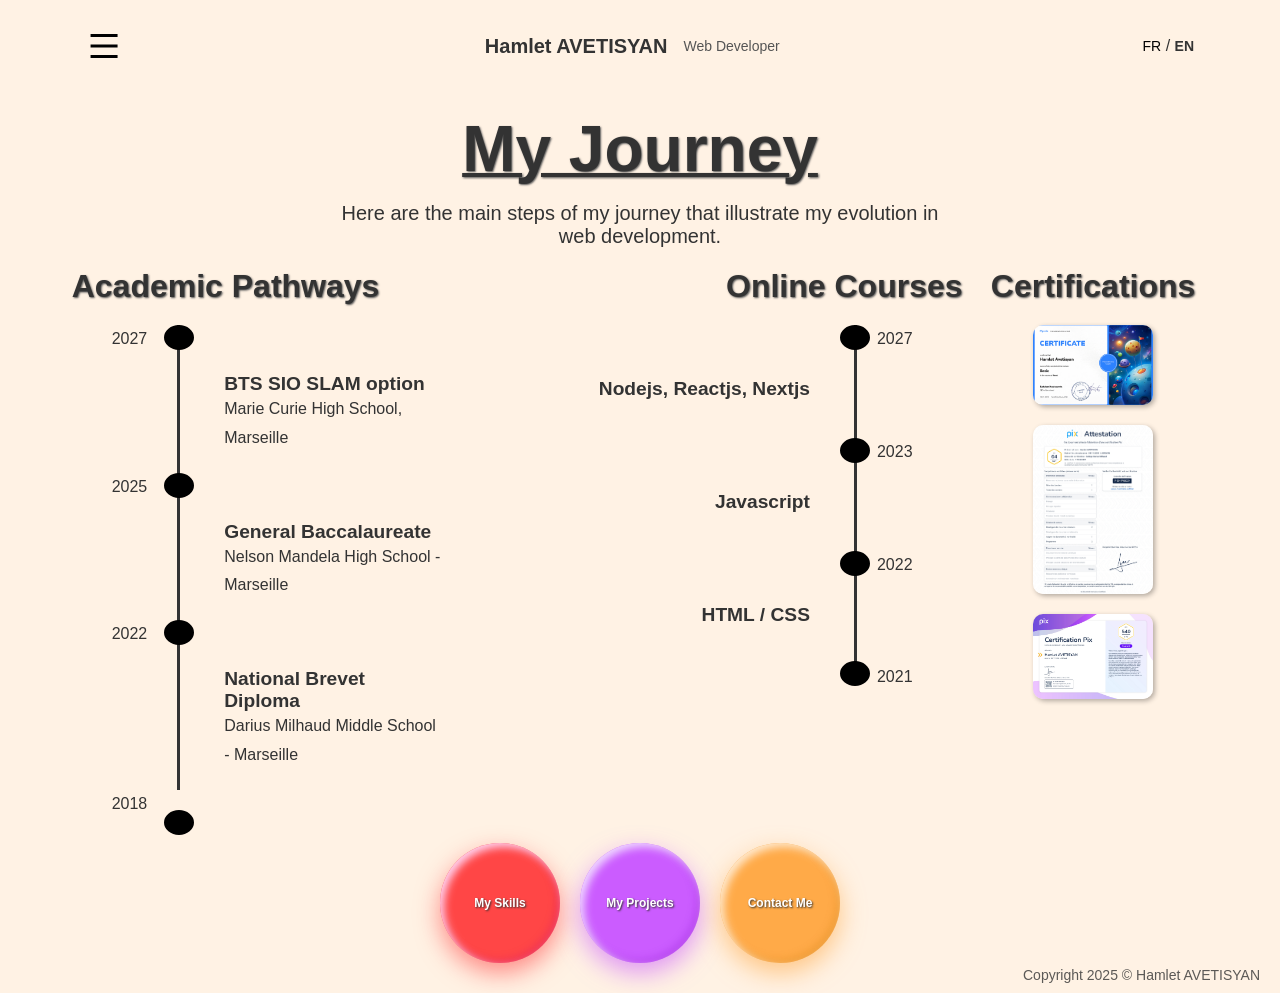
==== Pages/EN/career_en.html @ 2f83c938 "premier commit" ====
<!DOCTYPE html>
<html lang="en">
<head>
    <meta charset="UTF-8">
    <link rel="icon" href="../../Public/logo.png" type="image/png">
    <meta name="viewport" content="width=device-width, initial-scale=1.0">
    <link rel="stylesheet" href="../../Styles/career.css">
    <link rel="stylesheet" href="../../Styles/global.css">
    <link rel="stylesheet" href="../../Styles/navbar.css">
    <link rel="stylesheet" href="../../Styles/buttons.css">
    <title>My Journey</title>
</head>
<body>
    <nav>
    <img class="menu" src="../../Public/small-icons/menu-line.png" alt="menu">
        <div class="profile">
            <h3>Hamlet AVETISYAN</h3>
            <p>Web Developer</p>
        </div>
        <ul class="nav-links">
            <li><a href="./index_en.html">Who am I?</a></li>
            <li class="selected"><a href="./career_en.html">My Journey</a></li>
            <li><a href="./skils_en.html">My Skills</a></li>
            <li><a href="./projects_en.html">My Projects</a></li>
            <li><a href="./contact_en.html">Contact Me</a></li>
        </ul>
        <div class="lang" >
            <a href="../FR/career_fr.html">FR</a> / <a href="./career_en.html"><b>EN</b></a>
        </div>
    </nav>
    <main>
        <div class="main-header">
            <h1 class="title">My Journey</h1>
            <p class="text">Here are the main steps of my journey that illustrate my evolution in web development.</p>            
        </div>
        <div class="main-container">
            <div class="career-content">
                <div class="academic-pathways">
                    <h2 class="subtitle">Academic Pathways</h2>
                    <div class="timeline">
                        <div class="timeline-component">
                            <div class="timeline-date timeline-date-right">2027</div>
                        </div>
                        <div class="timeline-middle">
                            <div class="timeline-point"></div>
                        </div>
                        <div class="timeline-component timeline-component-bg">
                            <h3 class="timeline-title">BTS SIO SLAM option</h3>
                            <p class="timeline-paragraph">Marie Curie High School, Marseille</p>
                        </div>
                        <div class="timeline-component">
                            <div class="timeline-date timeline-date-right">2025</div>
                        </div>
                        <div class="timeline-middle">
                            <div class="timeline-point"></div>
                        </div>
                        <div class="timeline-component timeline-component-bg">
                            <h3 class="timeline-title">General Baccalaureate</h3>
                            <p class="timeline-paragraph">Nelson Mandela High School - Marseille</p>
                        </div>
                        <div class="timeline-component">
                            <div class="timeline-date timeline-date-right">2022</div>
                        </div>
                        <div class="timeline-middle">
                            <div class="timeline-point"></div>
                            <div class="timeline-point timeline-point-bottom"></div>
                        </div>
                        <div class="timeline-component timeline-component-bg">
                            <h3 class="timeline-title">National Brevet Diploma</h3>
                            <p class="timeline-paragraph">Darius Milhaud Middle School - Marseille </p>
                        </div>
                        <div class="timeline-component">
                            <div class="timeline-date timeline-date-right">2018</div>
                        </div>
                    </div>
                </div>                       
                <div class="online-courses">
                    <h2 class="subtitle">Online Courses</h2>
                    <div class="timeline">
                        <div class="timeline-component timeline-component-bg">
                            <h3 class="timeline-title">Nodejs, Reactjs, Nextjs</h3>
                        </div>
                        <div class="timeline-middle">
                            <div class="timeline-point"></div>
                        </div>
                        <div class="timeline-component">
                            <div class="timeline-date timeline-date-right">2027</div>
                        </div>
                        <div class="timeline-component timeline-component-bg">
                            <h3 class="timeline-title">Javascript</h3>
                        </div>
                        <div class="timeline-middle">
                            <div class="timeline-point"></div>
                        </div>
                        <div class="timeline-component">
                            <div class="timeline-date timeline-date-right">2023</div>
                        </div>
                        <div class="timeline-component timeline-component-bg">
                            <h3 class="timeline-title">HTML / CSS</h3>
                        </div>
                        <div class="timeline-middle">
                            <div class="timeline-point"></div>
                            <div class="timeline-point timeline-point-bottom"></div>
                        </div>
                        <div class="timeline-component">
                            <div class="timeline-date timeline-date-right">2022</div>
                        </div>
                        <div class="timeline-component timeline-component-bg"></div>
                        <div></div>
                        <div class="timeline-component">
                            <div class="timeline-date timeline-date-right">2021</div>
                        </div>
                    </div>
                </div>
                <div class="certifications">
                    <h2 class="subtitle">Certifications</h2>
                    <div class="certif-images">
                        <img src="../../Public/certifs/certificate_react.png" alt="React Certifications">
                        <img src="../../Public/certifs/certification-pix-20220517_page-0001.jpg" alt="PIX Certifications 1">
                        <img src="../../Public/certifs/certification-pix-20250122_page-0001.jpg" alt="PIX Certifications 2">
                    </div>
                </div>
            </div>
            <div class="buttons">
                <a href="./skils_en.html" class="skills-button"><button>My Skills</button></a>
                <a href="./projects_en.html" class="projects-button"><button>My Projects</button></a>
                <a href="./contact_en.html" class="contact-button"><button>Contact Me</button></a>
            </div>            
        </div>
        <p class="copyright">Copyright 2025 © Hamlet AVETISYAN</p>
    </main>
</body>
    <script>
        const menu = document.querySelector(".menu")
        const navLinks = document.querySelector(".nav-links")
        menu.addEventListener('click',()=>{
            navLinks.classList.toggle('mobile-menu');
            if(navLinks.classList.contains('mobile-menu')){
                menu.src = "../../Public/small-icons/close-large-line.png";
            }else{
                menu.src = "../../Public/small-icons/menu-line.png";
            }
        })
    </script>
</html>
---- Styles/career.css ----
/* Global Styles */
* {
    box-sizing: border-box;
    margin: 0;
    padding: 0;
    font-family: Arial, sans-serif;
}

body {
    background: #FFF2E4;
    position: relative;
}

.main-header {
    text-align: center;
    margin: 20px auto 20px auto;
    max-width: 600px;
    animation-duration: 1.5s;
    animation-name: viewFromLeftToRight;
}

/* Le grand timeline pour le parcours scolaire */
.academic-pathways {
    width: 38%;
    animation-name: viewFromLeftToRight;
    animation-duration: 1.5s;
}

.academic-pathways .timeline {
    margin: 0 auto;
    max-width: 650px;
    padding: 20px;
    padding-bottom: 0;
    display: grid;
    grid-template-columns: 1fr 3px 8fr;
}

.academic-pathways .timeline-component {
    margin: 0 20px 20px 20px;
}

.academic-pathways .timeline-component-bg {
    padding: 3em 1.5em 0em 1.5em;
}

.academic-pathways .timeline-component-bg-bottom {
    margin-bottom: 0;
}

.academic-pathways .timeline-date-right {
    padding: 5px 10px 0 0;
}

.academic-pathways .timeline-middle {
    position: relative;
    background: #333;
}

.academic-pathways .timeline-point {
    position: absolute;
    top: 0;
    left: 50%;
    transform: translateX(-50%);
    width: 30px;
    height: 25px;
    background: #000;
    border-radius: 50%;
    border: 3px solid #000;
}

.academic-pathways .timeline-title {
    font-size: 1.2em;
    margin: 0;
    font-weight: bold;
}

.academic-pathways .timeline-paragraph {
    line-height: 1.8em;
}

.academic-pathways .timeline-point-bottom {
    top: 118px;
    bottom: 0;
}

/* Le petit timeline pour les cours en ligne */
.online-courses {
    width: 38%;
    animation-name: viewFromRightToLeft;
    animation-duration: 1.5s;
}

.online-courses .timeline {
    margin: 0 auto;
    max-width: 650px;
    padding: 20px;
    display: grid;
    grid-template-columns: 8fr 3px 1fr;
}

.online-courses .timeline-component {
    margin: 0 20px 20px 20px;
}

.online-courses .timeline-component-bg {
    padding: 2.2em 1.5em 0em 1.5em;
}

.online-courses .timeline-component-bg-bottom {
    margin-bottom: 0;
}

.online-courses .timeline-date-right {
    text-align: left;
    padding: 5px 10px 0 0;
}

.online-courses .timeline-middle {
    position: relative;
    background: #333;
}

.online-courses .timeline-point {
    position: absolute;
    top: 0;
    left: 50%;
    transform: translateX(-50%);
    width: 30px;
    height: 25px;
    background: #000;
    border-radius: 50%;
    border: 3px solid #000;
}

.online-courses .timeline-title {
    text-align: right;
    font-size: 1.2em;
    line-height: 3em;
    margin: 0;
    font-weight: bold;
}

.online-courses .timeline-paragraph {
    line-height: 1.8em;
    text-align: right;
}

.online-courses .timeline-point-bottom {
    top: 110px;
    bottom: 0;
}

.main-container {
    display: flex;
    flex-direction: column;
    align-items: center;
    width: 90%;
    margin: 0 auto;
    padding: 0 0 30px 0;
}

.career-content {
    display: flex;
    flex-direction: row;
    justify-content: space-around;
    width: 100%;
}

.online-courses .subtitle {
    text-align: right;
}

.certifications {
    width: 20%;
    animation-name: viewFromRightToLeft;
    animation-duration: 1.5s;
}

.certifications .subtitle {
    text-align: center;
    margin-bottom: 20px;
}

.certif-images {
    display: flex;
    flex-direction: column;
    justify-content: space-evenly;
    align-items: center;
    gap: 20px;
}

.certif-images img {
    box-shadow: 2px 2px 5px rgba(0,0,0,0.3);
    border-radius: 10px;
    width: 120px;
}

.buttons {
    display: flex;
    justify-content: center;
    align-items: flex-start;
    max-width: 400px;
    margin-top: 10px;
    animation-name: viewFromLeftToRight;
    animation-duration: 1.5s;
    flex-wrap: wrap;
    gap: 20px;
}

/* Animations */
@keyframes viewFromRightToLeft {
    from {
        opacity: 0;
        transform: translateX(10px);
    }
    to {
        opacity: 1;
        transform: translateX(0);
    }
}

@keyframes viewFromLeftToRight {
    from {
        opacity: 0;
        transform: translateX(-10px);
    }
    to {
        opacity: 1;
        transform: translateX(0);
    }
}

/* Responsive */
@media screen and (max-width: 1350px) {
    .academic-pathways .timeline-point-bottom {
        top: 190px;
        bottom: 0;
    }
}

@media screen and (max-width: 1050px) {
    .career-content {
        flex-direction: column;
        align-items: center;
    }
    .academic-pathways {
        width: 300px;
    }
    .academic-pathways .timeline-point-bottom {
        top: 220px;
        bottom: 0;
    }
    .online-courses {
        width: 300px;
    }
    .online-courses .timeline-title {
        font-size: 16px;
    }
    .online-courses .timeline-point-bottom {
        top: 90px;
        bottom: 0;
    }
    .online-courses .timeline-component-bg {
        padding: 2.2em 1.5em 0em 0em;
    }
    .certifications {
        width: 300px; 
    }
}
---- Styles/global.css ----
/* Global Styles */
* {
    box-sizing: border-box;
    margin: 0;
    padding: 0;
    font-family: Arial, sans-serif;
    color: #333;
}

body {
    background: #FFF2E4;
    position: relative;
    min-height: 100vh;
}

main {
    width: 100%;
}

.title {
    font-size: 64px;
    text-decoration: underline 4px #333;
    text-shadow: #555 1px 1px 2px;
}

.subtitle {
    font-size: 32px;
    text-shadow: #555 1px 1px 2px;
}
.text {
    font-size: 20px;
    margin-top: 16px;
}

.copyright {
  position: absolute;
  right: 20px;
  bottom: 10px;
  font-size: 14px;
  color: #333;
  opacity: 0.8;
  width: 100%;
  text-align: right;
  animation-name: viewFromRightToLeft;
  animation-duration: 0.5s;
}

/* Animations */
@keyframes viewFromRightToLeft {
    from {
        opacity: 0;
        transform: translateX(10px);
    }
    to {
        opacity: 1;
        transform: translateX(0);
    }
}

/* Responsive */
@media screen and (max-width: 380px) {
    .presentation-container img {
        width: 200px;
        height: 220px;
    }

    .title {
        font-size: 48px;
    }

    .subtitle {
        font-size: 26px;
    }
    .text {
        font-size: 18px;
    }
    .copyright {
        right: 0;
        text-align: center;
    }
}
---- Styles/navbar.css ----
/* Global Styles */
* {
    box-sizing: border-box;
    margin: 0;
    padding: 0;
    font-family: Arial, sans-serif;
    color: #333;
}

body {
    background: #FFF2E4;
}


/* Navigation Bar */
nav {
    display: flex;
    justify-content: space-between;
    align-items: center;
    padding: 28px 86px;
    width: 100%;
    animation-duration: 0.5s;
    animation-name: viewFromTopToBottom;
    transition: 0.3s ease;
}

nav .menu {
    display: none;
    width: 36px;
    z-index: 20;
}

.profile {
    display: flex;
    align-items: center;
    gap: 16px;
}

.profile h3 {
    font-size: 20px;
}

.profile p {
    font-size: 14px;
    color: #555;
}

.nav-links {
    display: flex;
    justify-content: center;
    gap: 16px;
    transition: all 1s ease;

}

.nav-links li {
    list-style: none;
}

.nav-links a {
    text-decoration: none;
    color: #000;
    font-size: 16px;
    font-weight: 700;
    position: relative;
    transition: color 0.3s ease;
}

.nav-links a::after{
    content: '';
    position: absolute;
    left: 0;
    bottom: -3px;
    width: 0;
    height: 2px;
    background-color: #F27D00;
    transition: width 0.5s ease;
}

.nav-links a:hover {
    color: #F27D00;
}

.nav-links a:hover::after {
    width: 100%;
}

.nav-links .selected {
    border-bottom: 2px solid #F27D00;
}

.lang a {
    text-decoration: none;
    color: #000;
    font-size: 14px;
}

/* Animations */
@keyframes viewFromTopToBottom {
    from {
        opacity: 0;
        transform: translateY(-100px);
    }
    to {
        opacity: 1;
        transform: translateY(0);
    }
}

@media screen and (max-width: 1300px) {
    nav .menu {
        cursor: pointer;
        display: block;
    }

    .nav-links {
        display: none;
        position: absolute;
        top: 0;
        left: 0;
        z-index: 10;
        background: #fff2e455;
        backdrop-filter: blur(10px);
        width: 100%;
        height: 100vh;
        flex-direction: column;
        align-items: center;
        gap: 50px;  
        transition: all 0.3s ease;
        transform: translateX(100vw);
    }

    .nav-links.mobile-menu {
        display: flex;
        transition: all 0.3s ease;
        transform: translateX(0);
    }

    .nav-links li a{
        font-size: 25px;
    }
}

/* Responsive */
@media screen and (max-width: 900px) {
    .profile {
        flex-direction: column;
        gap: 5px;
    }
}

@media screen and (max-width: 500px) {

    nav {
        padding: 20px 10px;
    }

    .profile h3 {
        font-size: 16px;
    }

    .profile p {
        font-size: 10px;
    }
}
---- Styles/buttons.css ----
/* Parcours */
.career-button button {
    background: #5CC9FF;
    box-shadow: 0 10px 24px #5CC9FF99,
                inset 4px 4px 8px #caedff,
                inset -3px -3px 8px #0073ac5c;
    animation: levitatingButton_1 5s ease-in-out infinite;
}

/* Compétences */
.skills-button button {
    background: #FF4646;
    box-shadow: 0 10px 24px #FF464699,
                inset 4px 4px 8px #ffd2ee,
                inset -3px -3px 8px #c3007c43;
    animation: levitatingButton_2 5.5s ease-in-out infinite;
}

/* Projets */
.projects-button button {
    background: #CB5CFF;
    box-shadow: 0 10px 24px #CB5CFF99,
                inset 4px 4px 8px #f0d8ff,
                inset -3px -3px 8px #7c00c342;
    animation: levitatingButton_3 6s ease-in-out infinite;
}

/* Contact */
.contact-button button {
    background: #FFAA48;
    box-shadow: 0 10px 24px #FFAA4899,
                inset 4px 4px 8px #ffe9cd,
                inset -3px -3px 8px #c774004a;
    animation: levitatingButton_4 6.5s ease-in-out infinite;
}

.buttons a button {
    width: 120px;
    height: 120px;
    color: #fff;
    font-size: 12px;
    text-shadow: 1px 1px 2px #333;
    font-weight: bold;
    border: none;
    border-radius: 100px;
    cursor: pointer;
    transition: transform 0.2s ease, box-shadow 0.3s ease;
}

.buttons a:nth-child(1) button { animation-delay: 0s; }
.buttons a:nth-child(2) button { animation-delay: 1s; }
.buttons a:nth-child(3) button { animation-delay: 2s; }
.buttons a:nth-child(4) button { animation-delay: 3s; }

.buttons a:hover button {
    transition: 0.5s;
}

.career-button button { 
    background: #5CC9FF;
}

.skills-button button {
    background: #FF4646;
}

.projects-button button {
    background: #CB5CFF;
}

.contact-button button {
    background: #FFAA48;
}


.career-button button:hover { 
    background: #42b1e9;
}

.skills-button button:hover {
    background: #ca3838;
}

.projects-button button:hover {
    background: #a14ac9;
}

.contact-button button:hover {
    background: #d18a3a;
}


/* Animation */
@keyframes levitatingButtons {
    0% {
        transform: translate(0px, 0px);
        box-shadow: 2px 2px 5px rgba(0,0,0,0.3);
    }
    25% {
        transform: translate(4px, -4px);
        box-shadow: 1px 3px 7px rgba(0,0,0,0.25);
    }
    50% {
        transform: translate(0px, -5px);
        box-shadow: 3px 4px 9px rgba(0,0,0,0.2);
    }
    75% {
        transform: translate(-4px, -4px);
        box-shadow: 2px 3px 7px rgba(0,0,0,0.25);
    }
    100% {
        transform: translate(0px, 0px);
        box-shadow: 2px 2px 5px rgba(0,0,0,0.3);
    }
}

@keyframes levitatingButton_1 {
    0%   { transform: translate(0, 0); }
    25%  { transform: translate(3px, -5px) }
    50%  { transform: translate(-2px, -3px) }
    75%  { transform: translate(2px, 3px) }
    100% { transform: translate(0, 0); }
}

@keyframes levitatingButton_2 {
    0%   { transform: translate(0, 0); }
    25%  { transform: translate(-4px, 3px) }
    50%  { transform: translate(2px, -5px) }
    75%  { transform: translate(3px, 2px) }
    100% { transform: translate(0, 0); }
}

@keyframes levitatingButton_3 {
    0%   { transform: translate(0, 0); }
    25%  { transform: translate(5px, -3px) }
    50%  { transform: translate(-2px, -6px) }
    75%  { transform: translate(-3px, 2px) }
    100% { transform: translate(0, 0); }
}

@keyframes levitatingButton_4 {
    0%   { transform: translate(0, 0); }
    25%  { transform: translate(3px, -3px) }
    50%  { transform: translate(-5px, -2px) }
    75%  { transform: translate(2px, 4px) }
    100% { transform: translate(0, 0); }
}
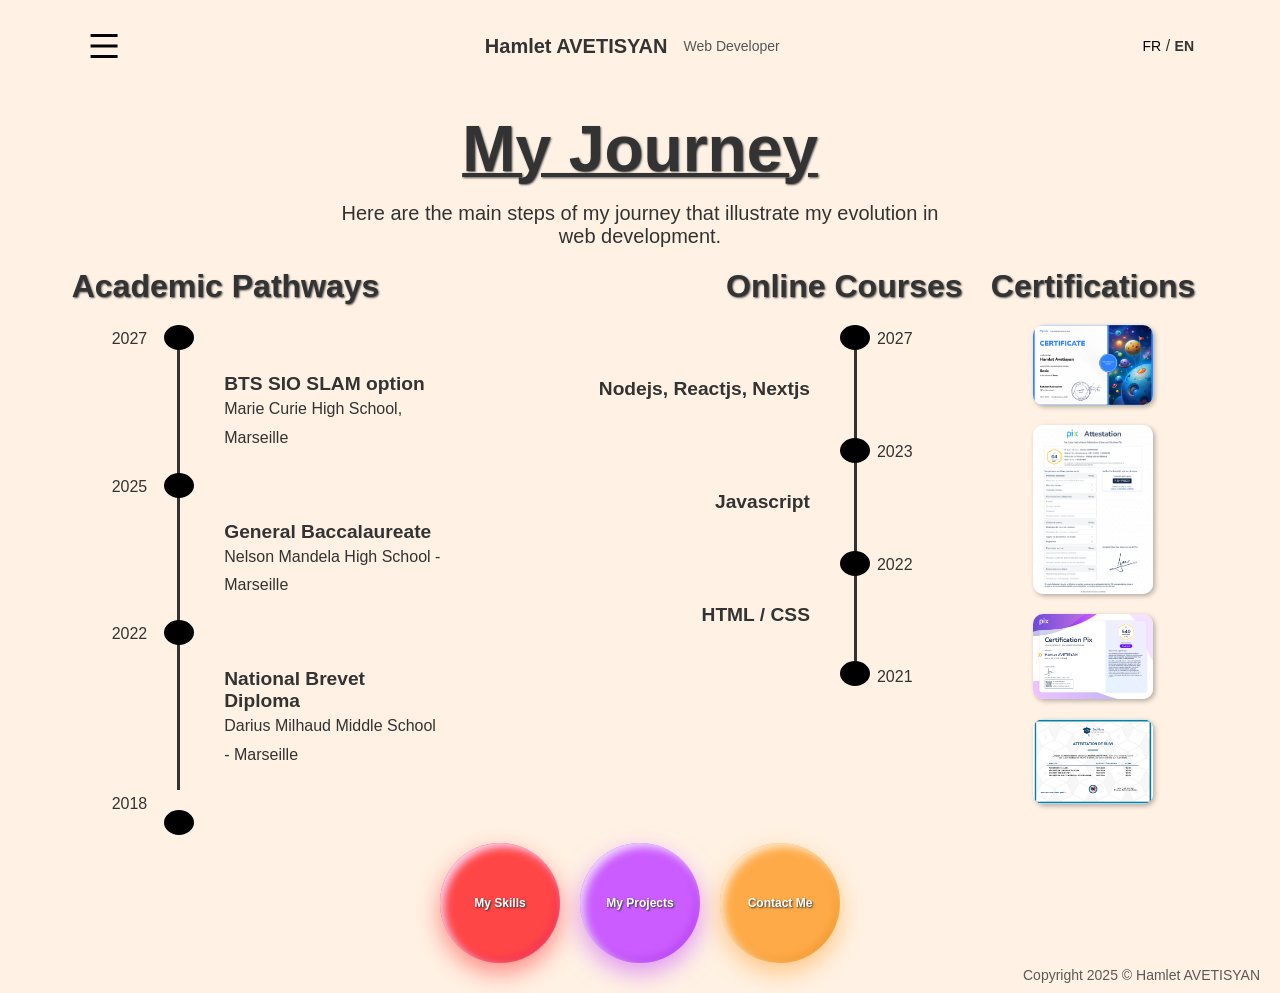
==== commit 7ec4b508: "sssssssss" ====
--- a/Pages/EN/career_en.html
+++ b/Pages/EN/career_en.html
@@ -118,6 +118,7 @@
                         <img src="../../Public/certifs/certificate_react.png" alt="React Certifications">
                         <img src="../../Public/certifs/certification-pix-20220517_page-0001.jpg" alt="PIX Certifications 1">
                         <img src="../../Public/certifs/certification-pix-20250122_page-0001.jpg" alt="PIX Certifications 2">
+                        <img src="../../Public/certifs/Attestation SecNumacadémie Hamlet AVETISYAN_page-0001.jpg" alt="SecNumacadémie Certification ANSSI">
                     </div>
                 </div>
             </div>
--- a/Styles/career.css
+++ b/Styles/career.css
@@ -183,7 +183,7 @@
 
 .certif-images {
     display: flex;
-    flex-direction: column;
+    flex-wrap: wrap;
     justify-content: space-evenly;
     align-items: center;
     gap: 20px;
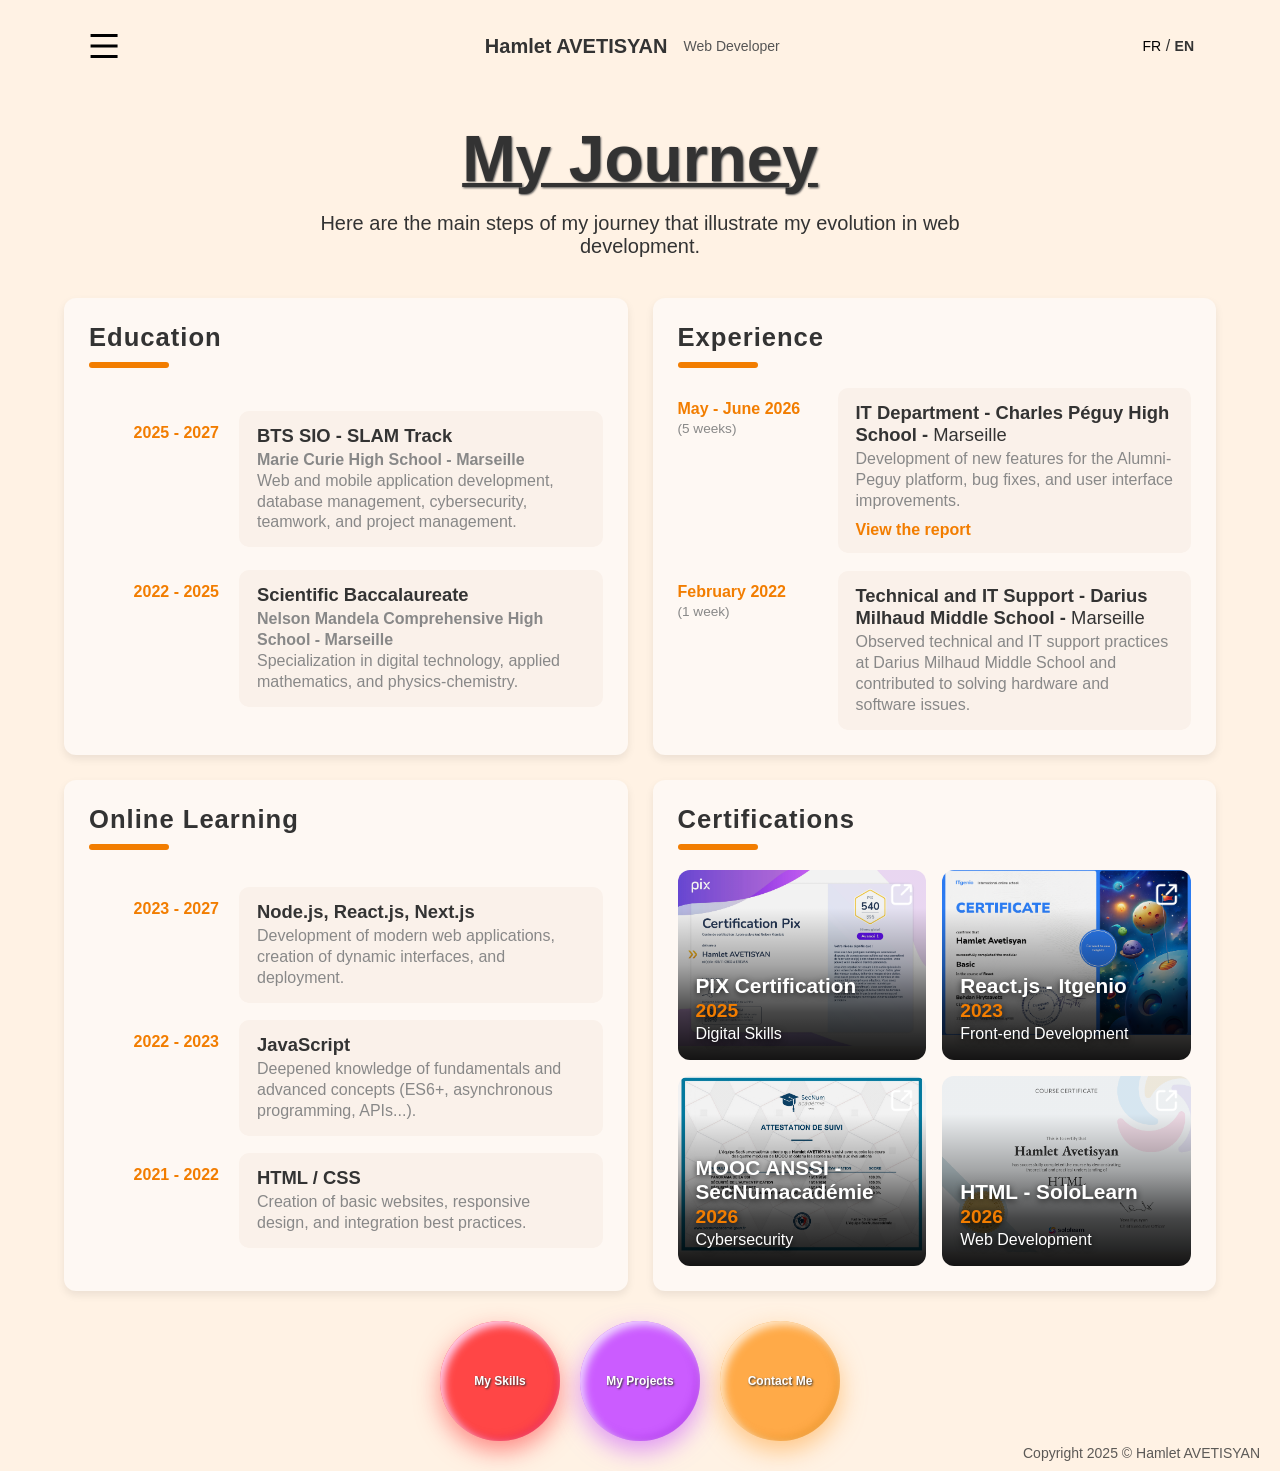
==== commit ae3cfaed: "Mise à jour de la page "Mon Parcours"" ====
--- a/Pages/EN/career_en.html
+++ b/Pages/EN/career_en.html
@@ -35,93 +35,158 @@
         </div>
         <div class="main-container">
             <div class="career-content">
-                <div class="academic-pathways">
-                    <h2 class="subtitle">Academic Pathways</h2>
-                    <div class="timeline">
-                        <div class="timeline-component">
-                            <div class="timeline-date timeline-date-right">2027</div>
-                        </div>
-                        <div class="timeline-middle">
-                            <div class="timeline-point"></div>
-                        </div>
-                        <div class="timeline-component timeline-component-bg">
-                            <h3 class="timeline-title">BTS SIO SLAM option</h3>
-                            <p class="timeline-paragraph">Marie Curie High School, Marseille</p>
-                        </div>
-                        <div class="timeline-component">
-                            <div class="timeline-date timeline-date-right">2025</div>
-                        </div>
-                        <div class="timeline-middle">
-                            <div class="timeline-point"></div>
-                        </div>
-                        <div class="timeline-component timeline-component-bg">
-                            <h3 class="timeline-title">General Baccalaureate</h3>
-                            <p class="timeline-paragraph">Nelson Mandela High School - Marseille</p>
-                        </div>
-                        <div class="timeline-component">
-                            <div class="timeline-date timeline-date-right">2022</div>
-                        </div>
-                        <div class="timeline-middle">
-                            <div class="timeline-point"></div>
-                            <div class="timeline-point timeline-point-bottom"></div>
-                        </div>
-                        <div class="timeline-component timeline-component-bg">
-                            <h3 class="timeline-title">National Brevet Diploma</h3>
-                            <p class="timeline-paragraph">Darius Milhaud Middle School - Marseille </p>
-                        </div>
-                        <div class="timeline-component">
-                            <div class="timeline-date timeline-date-right">2018</div>
-                        </div>
-                    </div>
-                </div>                       
-                <div class="online-courses">
-                    <h2 class="subtitle">Online Courses</h2>
-                    <div class="timeline">
-                        <div class="timeline-component timeline-component-bg">
-                            <h3 class="timeline-title">Nodejs, Reactjs, Nextjs</h3>
-                        </div>
-                        <div class="timeline-middle">
-                            <div class="timeline-point"></div>
-                        </div>
-                        <div class="timeline-component">
-                            <div class="timeline-date timeline-date-right">2027</div>
-                        </div>
-                        <div class="timeline-component timeline-component-bg">
-                            <h3 class="timeline-title">Javascript</h3>
-                        </div>
-                        <div class="timeline-middle">
-                            <div class="timeline-point"></div>
-                        </div>
-                        <div class="timeline-component">
-                            <div class="timeline-date timeline-date-right">2023</div>
-                        </div>
-                        <div class="timeline-component timeline-component-bg">
-                            <h3 class="timeline-title">HTML / CSS</h3>
-                        </div>
-                        <div class="timeline-middle">
-                            <div class="timeline-point"></div>
-                            <div class="timeline-point timeline-point-bottom"></div>
-                        </div>
-                        <div class="timeline-component">
-                            <div class="timeline-date timeline-date-right">2022</div>
-                        </div>
-                        <div class="timeline-component timeline-component-bg"></div>
-                        <div></div>
-                        <div class="timeline-component">
-                            <div class="timeline-date timeline-date-right">2021</div>
-                        </div>
-                    </div>
-                </div>
-                <div class="certifications">
-                    <h2 class="subtitle">Certifications</h2>
-                    <div class="certif-images">
-                        <img src="../../Public/certifs/certificate_react.png" alt="React Certifications">
-                        <img src="../../Public/certifs/certification-pix-20220517_page-0001.jpg" alt="PIX Certifications 1">
-                        <img src="../../Public/certifs/certification-pix-20250122_page-0001.jpg" alt="PIX Certifications 2">
-                        <img src="../../Public/certifs/Attestation SecNumacadémie Hamlet AVETISYAN_page-0001.jpg" alt="SecNumacadémie Certification ANSSI">
+                <!-- Education -->
+                <div class="card-container academic-pathways">
+                    <h1>Education</h1>
+                    <div class="line"></div>
+                    <div class="cards-body">
+                        <!-- BTS SIO SLAM -->
+                        <div class="card">
+                            <span class="card-date">2025 - 2027</span>
+                            <div class="card-content">
+                                <h2 class="card-title">BTS SIO - SLAM Track</h2>
+                                <h3 class="card-text">Marie Curie High School - Marseille</h3>
+                                <p class="card-text">Web and mobile application development, database management,
+                                    cybersecurity, teamwork, and project management.
+                                </p>
+                            </div>
+                        </div>
+
+                        <!-- Scientific Baccalaureate -->
+                        <div class="card">
+                            <span class="card-date">2022 - 2025</span>
+                            <div class="card-content">
+                                <h2 class="card-title">Scientific Baccalaureate</h2>
+                                <h3 class="card-text">Nelson Mandela Comprehensive High School - Marseille</h3>
+                                <p class="card-text">Specialization in digital technology, applied mathematics, and physics-chemistry.</p>
+                            </div>
+                        </div>
+                    </div>
+                </div>
+
+                <!-- Certifications -->
+                <div class="card-container certifications">
+                    <h1>Certifications</h1>
+                    <div class="line"></div>
+                    <div class="cards-body">
+                        <!-- PIX Certificate -->
+                        <div class="card">
+                            <a class="card-link" href="../../Public/certifs/certification-pix-Hamlet-AVETISYAN.pdf" target="_blank">
+                                <img src="../../Public/small-icons/external-link.png" alt="View">
+                                <div class="card-content">
+                                    <h2 class="card-title">PIX Certification</h2>
+                                    <span class="card-date">2025</span>
+                                    <p class="card-text">Digital Skills</p>
+                                </div>
+                            </a>
+                        </div>
+
+                        <!-- React.js Certificate -->
+                        <div class="card">
+                            <a class="card-link" href="../../Public/certifs/certificate-react-itgenio-Hamlet-AVETISYAN.pdf" target="_blank">
+                                <img src="../../Public/small-icons/external-link.png" alt="View">
+                                <div class="card-content">
+                                    <h2 class="card-title">React.js - Itgenio</h2>
+                                    <span class="card-date">2023</span>
+                                    <p class="card-text">Front-end Development</p>
+                                </div>
+                            </a>
+                        </div>
+
+                        <!-- MOOC ANSSI Certificate -->
+                        <div class="card">
+                            <a class="card-link" href="../../Public/certifs/Attestation-SecNumacadémie-Hamlet-AVETISYAN.pdf" target="_blank">
+                                <img src="../../Public/small-icons/external-link.png" alt="View">
+                                <div class="card-content">
+                                    <h2 class="card-title">MOOC ANSSI - SecNumacadémie</h2>
+                                    <span class="card-date">2026</span>
+                                    <p class="card-text">Cybersecurity</p>
+                                </div>
+                            </a>
+                        </div>
+
+                        <!-- HTML Certificate -->
+                        <div class="card">
+                            <a class="card-link" href="../../Public/certifs/certificate-html-sololearn-Hamlet-AVETISYAN.pdf" target="_blank">
+                                <img src="../../Public/small-icons/external-link.png" alt="View">
+                                <div class="card-content">
+                                    <h2 class="card-title">HTML - SoloLearn</h2>
+                                    <span class="card-date">2026</span>
+                                    <p class="card-text">Web Development</p>
+                                </div>
+                            </a>
+                        </div>
+                    </div>
+                </div>
+
+                <!-- Online Learning -->
+                <div class="card-container online-courses">
+                    <h1>Online Learning</h1>
+                    <div class="line"></div>
+                    <div class="cards-body">
+                        <!-- Node.js, React.js, Next.js -->
+                        <div class="card">
+                            <span class="card-date">2023 - 2027</span>
+                            <div class="card-content">
+                                <h2 class="card-title">Node.js, React.js, Next.js</h2>
+                                <p class="card-text">Development of modern web applications, creation of dynamic interfaces, and deployment.</p>
+                            </div>
+                        </div>
+
+                        <!-- JavaScript -->
+                        <div class="card">
+                            <span class="card-date">2022 - 2023</span>
+                            <div class="card-content">
+                                <h2 class="card-title">JavaScript</h2>
+                                <p class="card-text">Deepened knowledge of fundamentals and advanced concepts (ES6+, asynchronous programming, APIs...).</p>
+                            </div>
+                        </div>
+
+                        <!-- HTML / CSS -->
+                        <div class="card">
+                            <span class="card-date">2021 - 2022</span>
+                            <div class="card-content">
+                                <h2 class="card-title">HTML / CSS</h2>
+                                <p class="card-text">Creation of basic websites, responsive design, and integration best practices.</p>
+                            </div>
+                        </div>
+                    </div>
+                </div>
+
+                <!-- Experience -->
+                <div class="card-container experience">
+                    <h1>Experience</h1>
+                    <div class="line"></div>
+                    <div class="cards-body">
+                        <!-- IT Department - Charles Péguy High School -->
+                        <div class="card">
+                            <div class="card-header">
+                                <span class="card-date">May - June 2026</span>
+                                <p class="card-duration">(5 weeks)</p>
+                            </div>
+                            <div class="card-content">
+                                <h2 class="card-title">IT Department - Charles Péguy High School - <span>Marseille</span></h2>
+                                <p class="card-text">Development of new features for the Alumni-Peguy platform, bug fixes, and user interface improvements.</p>
+                                <a class="card-report-link" href="../../Public/rapports/Rapport_de_stage_Service_Informatique_au_lycée_Charles_Péguy_Hamlet_AVETISYAN.pdf" target="_blank">View the report</a>
+                            </div>
+                        </div>
+
+                        <!-- Technical and IT Support - Darius Milhaud Middle School -->
+                        <div class="card">
+                            <div class="card-header">
+                                <span class="card-date">February 2022</span>
+                                <p class="card-duration">(1 week)</p>
+                            </div>
+                            <div class="card-content">
+                                <h2 class="card-title">Technical and IT Support - Darius Milhaud Middle School - <span>Marseille</span></h2>
+                                <p class="card-text">Observed technical and IT support practices at Darius Milhaud Middle School and contributed to solving hardware and software issues.</p>
+                            </div>
+                        </div>
                     </div>
                 </div>
             </div>
+
+            <!-- Navigation buttons -->
             <div class="buttons">
                 <a href="./skils_en.html" class="skills-button"><button>My Skills</button></a>
                 <a href="./projects_en.html" class="projects-button"><button>My Projects</button></a>
--- a/Styles/career.css
+++ b/Styles/career.css
@@ -1,4 +1,6 @@
-/* Global Styles */
+/* =========================================
+   GLOBAL
+========================================= */
 * {
     box-sizing: border-box;
     margin: 0;
@@ -13,141 +15,10 @@
 
 .main-header {
     text-align: center;
-    margin: 20px auto 20px auto;
-    max-width: 600px;
+    max-width: 650px;
+    margin: 30px auto 40px;
     animation-duration: 1.5s;
     animation-name: viewFromLeftToRight;
-}
-
-/* Le grand timeline pour le parcours scolaire */
-.academic-pathways {
-    width: 38%;
-    animation-name: viewFromLeftToRight;
-    animation-duration: 1.5s;
-}
-
-.academic-pathways .timeline {
-    margin: 0 auto;
-    max-width: 650px;
-    padding: 20px;
-    padding-bottom: 0;
-    display: grid;
-    grid-template-columns: 1fr 3px 8fr;
-}
-
-.academic-pathways .timeline-component {
-    margin: 0 20px 20px 20px;
-}
-
-.academic-pathways .timeline-component-bg {
-    padding: 3em 1.5em 0em 1.5em;
-}
-
-.academic-pathways .timeline-component-bg-bottom {
-    margin-bottom: 0;
-}
-
-.academic-pathways .timeline-date-right {
-    padding: 5px 10px 0 0;
-}
-
-.academic-pathways .timeline-middle {
-    position: relative;
-    background: #333;
-}
-
-.academic-pathways .timeline-point {
-    position: absolute;
-    top: 0;
-    left: 50%;
-    transform: translateX(-50%);
-    width: 30px;
-    height: 25px;
-    background: #000;
-    border-radius: 50%;
-    border: 3px solid #000;
-}
-
-.academic-pathways .timeline-title {
-    font-size: 1.2em;
-    margin: 0;
-    font-weight: bold;
-}
-
-.academic-pathways .timeline-paragraph {
-    line-height: 1.8em;
-}
-
-.academic-pathways .timeline-point-bottom {
-    top: 118px;
-    bottom: 0;
-}
-
-/* Le petit timeline pour les cours en ligne */
-.online-courses {
-    width: 38%;
-    animation-name: viewFromRightToLeft;
-    animation-duration: 1.5s;
-}
-
-.online-courses .timeline {
-    margin: 0 auto;
-    max-width: 650px;
-    padding: 20px;
-    display: grid;
-    grid-template-columns: 8fr 3px 1fr;
-}
-
-.online-courses .timeline-component {
-    margin: 0 20px 20px 20px;
-}
-
-.online-courses .timeline-component-bg {
-    padding: 2.2em 1.5em 0em 1.5em;
-}
-
-.online-courses .timeline-component-bg-bottom {
-    margin-bottom: 0;
-}
-
-.online-courses .timeline-date-right {
-    text-align: left;
-    padding: 5px 10px 0 0;
-}
-
-.online-courses .timeline-middle {
-    position: relative;
-    background: #333;
-}
-
-.online-courses .timeline-point {
-    position: absolute;
-    top: 0;
-    left: 50%;
-    transform: translateX(-50%);
-    width: 30px;
-    height: 25px;
-    background: #000;
-    border-radius: 50%;
-    border: 3px solid #000;
-}
-
-.online-courses .timeline-title {
-    text-align: right;
-    font-size: 1.2em;
-    line-height: 3em;
-    margin: 0;
-    font-weight: bold;
-}
-
-.online-courses .timeline-paragraph {
-    line-height: 1.8em;
-    text-align: right;
-}
-
-.online-courses .timeline-point-bottom {
-    top: 110px;
-    bottom: 0;
 }
 
 .main-container {
@@ -155,64 +26,386 @@
     flex-direction: column;
     align-items: center;
     width: 90%;
+    max-width: 1450px;
     margin: 0 auto;
-    padding: 0 0 30px 0;
+    padding-bottom: 30px;
 }
 
 .career-content {
-    display: flex;
-    flex-direction: row;
-    justify-content: space-around;
-    width: 100%;
-}
-
-.online-courses .subtitle {
+    display: grid;
+    grid-template-columns: 1fr 1fr;
+    width: 100%;
+    gap: 25px;
+    align-items: stretch;
+}
+
+/* Ligne séparatrice */
+.line {
+    width: 80px;
+    height: 6px;
+    border-radius: 3px;
+    background: #F27D00;
+    margin: 10px 0 20px 0;
+}
+
+/* Position des cadres */
+.academic-pathways {
+    grid-column: 1;
+    grid-row: 1;
+}
+
+.experience {
+    grid-column: 2;
+    grid-row: 1;
+}
+
+.online-courses {
+    grid-column: 1;
+    grid-row: 2;
+}
+
+.certifications {
+    grid-column: 2;
+    grid-row: 2;
+}
+
+.card-container {
+    width: 100%;
+    height: 100%;
+    margin: 0;
+    padding: 25px;
+    background: #FEF8F3;
+    border-radius: 12px;
+    box-shadow: 0 4px 8px rgba(0, 0, 0, 0.08);
+    animation-duration: 1.5s;
+    animation-name: viewFromRightToLeft;
+}
+
+.card-container h1 {
+    font-size: 1.6em;
+    text-transform: capitalize;
+    letter-spacing: 1px;
+}
+
+.card {
+    margin-bottom: 18px;
+}
+
+.card:last-child {
+    margin-bottom: 0;
+}
+
+.card-date {
+    font-weight: bold;
+    color: #F27D00;
+}
+
+.card-title {
+    margin-bottom: 3px;
+    font-size: 1.15em;
+    font-weight: bold;
+}
+
+.card-text {
+    width: 100%;
+    font-size: 1em;
+    line-height: 1.3;
+    color: #888;
+}
+
+/* =========================================
+   FORMATION
+========================================= */
+.academic-pathways {
+    display: flex;
+    flex-direction: column;
+}
+
+.academic-pathways .cards-body {
+    flex: 1;
+    display: flex;
+    flex-direction: column;
+    justify-content: space-evenly;
+}
+
+.academic-pathways .card {
+    display: grid;
+    grid-template-columns: 130px 1fr;
+    align-items: start;
+    gap: 20px;
+    margin-bottom: 0;
+}
+
+.academic-pathways .card-date {
+    width: auto;
+    margin-top: 13px;
     text-align: right;
 }
 
-.certifications {
-    width: 20%;
-    animation-name: viewFromRightToLeft;
-    animation-duration: 1.5s;
-}
-
-.certifications .subtitle {
-    text-align: center;
-    margin-bottom: 20px;
-}
-
-.certif-images {
-    display: flex;
-    flex-wrap: wrap;
+.academic-pathways .card-content {
+    width: 100%;
+    padding: 14px 18px;
+    background: #FAF1EA;
+    border-radius: 10px;
+}
+
+/* =========================================
+   APPRENTISSAGE EN LIGNE
+========================================= */
+.online-courses {
+    display: flex;
+    flex-direction: column;
+}
+
+.online-courses .cards-body {
+    flex: 1;
+    display: flex;
+    flex-direction: column;
     justify-content: space-evenly;
-    align-items: center;
+}
+
+.online-courses .card {
+    display: grid;
+    grid-template-columns: 130px 1fr;
+    align-items: start;
     gap: 20px;
-}
-
-.certif-images img {
-    box-shadow: 2px 2px 5px rgba(0,0,0,0.3);
+    margin-bottom: 0;
+}
+
+.online-courses .card-date {
+    width: auto;
+    margin-top: 13px;
+    text-align: right;
+}
+
+.online-courses .card-content {
+    width: 100%;
+    padding: 14px 18px;
+    background: #FAF1EA;
     border-radius: 10px;
-    width: 120px;
-}
-
+}
+
+/* =========================================
+   EXPÉRIENCE / MES STAGES
+========================================= */
+.experience {
+    display: flex;
+    flex-direction: column;
+}
+
+.experience .cards-body {
+    width: 100%;
+}
+
+.experience .card {
+    display: grid;
+    grid-template-columns: 140px 1fr;
+    align-items: start;
+    gap: 20px;
+}
+
+.experience .card-header {
+    width: auto;
+    margin-top: 12px;
+}
+
+.experience .card-date {
+    display: block;
+    font-weight: bold;
+    color: #F27D00;
+}
+
+.experience .card-duration {
+    margin-top: 3px;
+    font-size: 0.85em;
+    color: #888;
+}
+
+.experience .card-content {
+    width: 100%;
+    padding: 14px 18px;
+    background: #FAF1EA;
+    border-radius: 10px;
+}
+
+.experience .card-title span {
+    font-weight: normal;
+}
+
+.experience .card-report-link {
+    display: inline-block;
+    margin-top: 10px;
+    font-weight: bold;
+    color: #F27D00;
+    text-decoration: none;
+    transition: all 0.3s ease;
+}
+
+.experience .card-report-link:hover {
+    color: #e68a00;
+    text-decoration: underline;
+}
+
+/* =========================================
+   LES CERTIFICATIONS
+========================================= */
+.certifications .cards-body {
+    display: grid;
+    grid-template-columns: repeat(2, 1fr);
+    gap: 16px;
+}
+
+.certifications .card {
+    position: relative;
+    width: 100%;
+    min-width: 0;
+    min-height: 190px;
+    margin: 0;
+    overflow: hidden;
+    background-size: 100%;
+    background-repeat: no-repeat;
+    background-position: center;
+    border-radius: 12px;
+    transition: all 0.25s ease;
+}
+
+.certifications .card::after {
+    content: "";
+    position: absolute;
+    inset: 0;
+    background: linear-gradient(
+        to top,
+        rgba(0, 0, 0, 0.92) 0%,
+        rgba(0, 0, 0, 0.72) 25%,
+        rgba(0, 0, 0, 0.35) 50%,
+        rgba(0, 0, 0, 0.05) 80%
+    );
+    pointer-events: none;
+    transition: all 0.25s ease;
+}
+
+.certifications .card:hover {
+    background-size: 120%;
+}
+
+.certifications .card:hover::after {
+    background: linear-gradient(
+        to top,
+        rgba(0, 0, 0, 0.94) 0%,
+        rgba(0, 0, 0, 0.68) 25%,
+        rgba(0, 0, 0, 0.25) 50%,
+        rgba(0, 0, 0, 0) 80%
+    );
+}
+
+/* PIX */
+.certifications .card:first-child {
+    background-image: url('../Public/certifs/certification-pix-Hamlet-AVETISYAN.jpg');
+    background-position: top;
+}
+
+
+/* REACT */
+.certifications .card:nth-child(2) {
+    background-image: url('../Public/certifs/certificate-react-itgenio-Hamlet-AVETISYAN.png');
+    background-position: top;
+}
+
+
+/* ANSSI */
+.certifications .card:nth-child(3) {
+    background-image: url('../Public/certifs/Attestation-SecNumacadémie-Hamlet-AVETISYAN.jpg');
+    background-position: top;
+}
+
+
+/* HTML */
+.certifications .card:nth-child(4) {
+    background-image: url('../Public/certifs/certificate-html-sololearn-Hamlet-AVETISYAN.png');
+    background-position: top;
+}
+
+.certifications .card-link {
+    position: relative;
+    z-index: 2;
+    display: block;
+    width: 100%;
+    height: 190px;
+    text-decoration: none;
+    color: #fff;
+}
+
+.certifications .card-link img {
+    position: absolute;
+    z-index: 4;
+    top: 12px;
+    right: 12px;
+    width: 25px;
+    height: 25px;
+    margin: 0;
+}
+
+.certifications .card-link .card-content {
+    position: absolute;
+    z-index: 3;
+    left: 0;
+    right: 0;
+    bottom: 0;
+    width: 100%;
+    padding: 40px 18px 15px;
+    background: none;
+}
+
+.certifications .card-title,
+.certifications .card-date,
+.certifications .card-text {
+    text-shadow: 0 2px 6px rgba(0, 0, 0, 0.8);
+}
+
+.certifications .card-title {
+    margin-bottom: 2px;
+    font-size: 1.3em;
+    font-weight: bold;
+    color: #fff;
+    text-align: left;
+}
+
+.certifications .card-date {
+    display: block;
+    margin-bottom: 2px;
+    font-size: 1.2em;
+    color: #F27D00;
+}
+
+.certifications .card-text {
+    font-size: 1em;
+    color: #fff;
+}
+
+/* =========================================
+   LES BOUTONS
+========================================= */
 .buttons {
     display: flex;
     justify-content: center;
     align-items: flex-start;
     max-width: 400px;
-    margin-top: 10px;
+    margin-top: 30px;
+    flex-wrap: wrap;
+    gap: 20px;
     animation-name: viewFromLeftToRight;
     animation-duration: 1.5s;
-    flex-wrap: wrap;
-    gap: 20px;
-}
-
-/* Animations */
+}
+
+/* =========================================
+   LES ANIMATIONS
+========================================= */
 @keyframes viewFromRightToLeft {
     from {
         opacity: 0;
         transform: translateX(10px);
     }
+
     to {
         opacity: 1;
         transform: translateX(0);
@@ -224,46 +417,159 @@
         opacity: 0;
         transform: translateX(-10px);
     }
+
     to {
         opacity: 1;
         transform: translateX(0);
     }
 }
 
-/* Responsive */
-@media screen and (max-width: 1350px) {
-    .academic-pathways .timeline-point-bottom {
-        top: 190px;
-        bottom: 0;
-    }
-}
-
+/* =========================================
+   LE RESPONSIVE
+========================================= */
+
+/* Pour les écrans de taille tablette et inférieure */
 @media screen and (max-width: 1050px) {
+    .main-container {
+        width: 92%;
+    }
+
     .career-content {
-        flex-direction: column;
-        align-items: center;
-    }
+        grid-template-columns: 1fr;
+    }
+
     .academic-pathways {
-        width: 300px;
-    }
-    .academic-pathways .timeline-point-bottom {
-        top: 220px;
-        bottom: 0;
-    }
+        grid-column: 1;
+        grid-row: 1;
+    }
+
+    .certifications {
+        grid-column: 1;
+        grid-row: 2;
+    }
+
     .online-courses {
-        width: 300px;
-    }
-    .online-courses .timeline-title {
-        font-size: 16px;
-    }
-    .online-courses .timeline-point-bottom {
-        top: 90px;
-        bottom: 0;
-    }
-    .online-courses .timeline-component-bg {
-        padding: 2.2em 1.5em 0em 0em;
-    }
-    .certifications {
-        width: 300px; 
+        grid-column: 1;
+        grid-row: 3;
+    }
+
+    .experience {
+        grid-column: 1;
+        grid-row: 4;
+    }
+
+    .card-container {
+        width: 100%;
+        height: auto;
+    }
+
+    .academic-pathways .cards-body,
+    .online-courses .cards-body {
+        flex: initial;
+        justify-content: flex-start;
+    }
+
+    .academic-pathways .card,
+    .online-courses .card {
+        margin-bottom: 18px;
+    }
+
+    .academic-pathways .card:last-child,
+    .online-courses .card:last-child {
+        margin-bottom: 0;
+    }
+
+    .certifications .card {
+        min-height: 210px;
+    }
+
+    .certifications .card-link {
+        height: 210px;
+    }
+}
+
+/* Pour les écrans de taille mobile et inférieure */
+@media screen and (max-width: 650px) {
+    .main-header {
+        width: 90%;
+        margin-top: 20px;
+        margin-bottom: 30px;
+    }
+
+    .main-container {
+        width: 94%;
+    }
+
+    .career-content {
+        gap: 20px;
+    }
+
+    .card-container {
+        padding: 20px 15px;
+    }
+
+    .card-container h1 {
+        margin-bottom: 20px;
+        font-size: 1.35em;
+    }
+
+    .academic-pathways .card,
+    .online-courses .card,
+    .experience .card {
+        grid-template-columns: 1fr;
+        gap: 8px;
+    }
+
+    .academic-pathways .card-date,
+    .online-courses .card-date {
+        margin: 0;
+        text-align: left;
+    }
+
+    .experience .card-header {
+        margin: 0;
+    }
+
+    .certifications .cards-body {
+        grid-template-columns: 1fr;
+    }
+
+    .certifications .card {
+        min-height: 200px;
+    }
+
+    .certifications .card-link {
+        height: 200px;
+    }
+
+    .buttons {
+        width: 100%;
+        margin-top: 25px;
+        gap: 15px;
+    }
+}
+
+/* Pour les écrans de très petite taille */
+@media screen and (max-width: 400px) {
+    .card-container {
+        padding: 15px 12px;
+    }
+
+    .academic-pathways .card-content,
+    .online-courses .card-content,
+    .experience .card-content {
+        padding: 12px 14px;
+    }
+
+    .certifications .card {
+        min-height: 180px;
+    }
+
+    .certifications .card-link {
+        height: 180px;
+    }
+
+    .certifications .card-title {
+        font-size: 1.15em;
     }
 }
